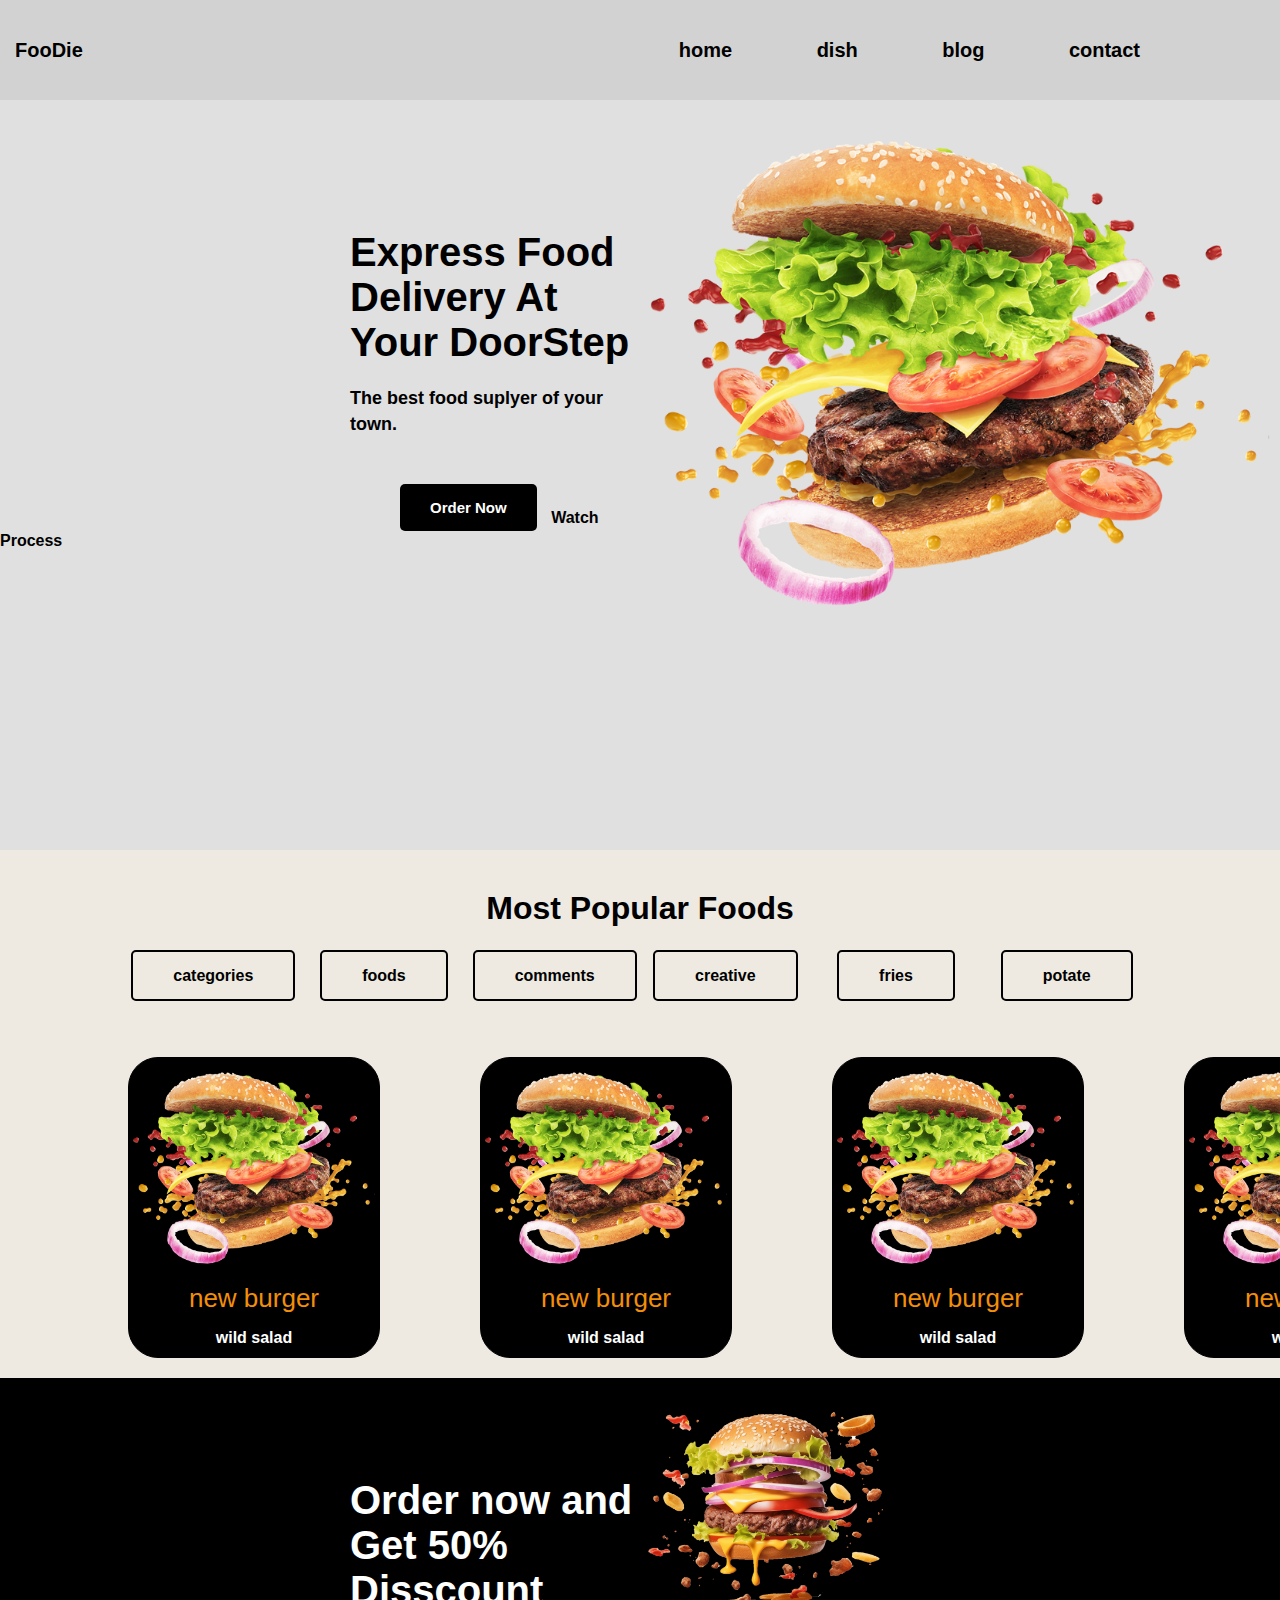
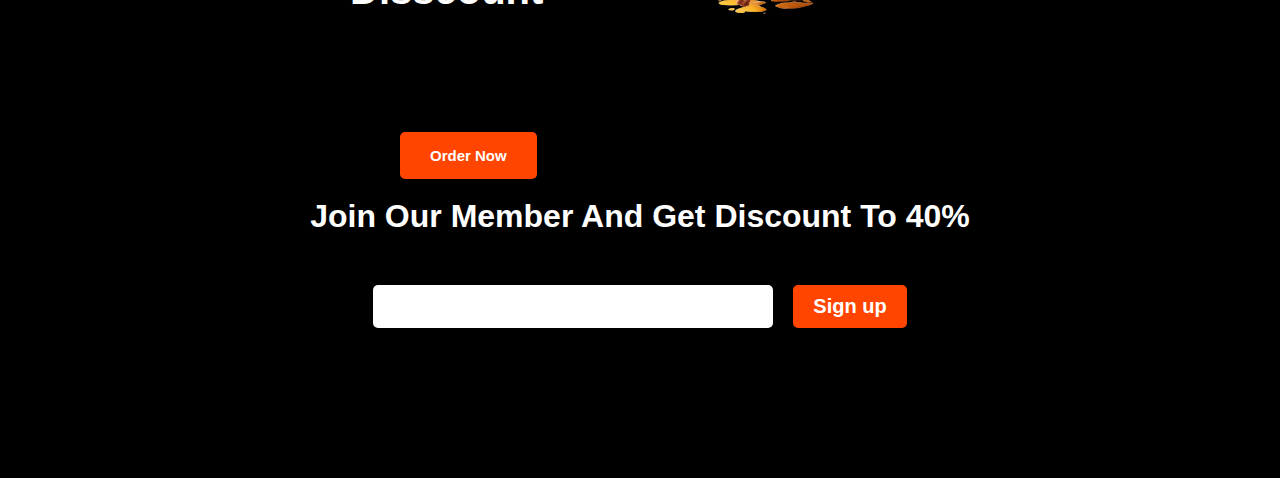
==== task1.html @ 09d4e4d5 "Add files via upload" ====
<!DOCTYPE html>
<html lang="en">

<head>
    <meta charset="UTF-8">
    <meta name="viewport" content="width=device-width, initial-scale=1.0">
    <title>Document</title>
    <link rel="stylesheet" href="task1.css">
    <link rel="stylesheet" href="https://cdnjs.cloudflare.com/ajax/libs/font-awesome/6.5.2/css/all.min.css"
        integrity="sha512-SnH5WK+bZxgPHs44uWIX+LLJAJ9/2PkPKZ5QiAj6Ta86w+fsb2TkcmfRyVX3pBnMFcV7oQPJkl9QevSCWr3W6A=="
        crossorigin="anonymous" referrerpolicy="no-referrer" />
</head>

<body>
    <div class="hero">
        <nav class="hnav">
            <div class="logo">FooDie</div>
            <ul>
                <li><a href="#">home</a></li>
                <li><a href="#">dish</a></li>
                <li><a href="#">blog</a></li>
                <li><a href="#">contact</a></li>
            </ul>
        </nav>
        <div class="row">
            <div class="col">
                <h2>Express Food <br>Delivery At <br>Your DoorStep</h2>
                <p>The best food suplyer of your town.</p>
                <div class="items">
                    <a href="#">Order Now</a>
                    <span><i class="fa-solid fa-play"></i>Watch Process</span>
                </div>
            </div>
            <div class="col">
                <img src="burger.png" alt="">
            </div>
        </div>
        <div class="rowFoods">
            <h1>Most Popular Foods </h1>

            <nav class="foodNav">
                <ul>
                    <li><a href="#">categories</a></li>
                    <li><a href="#">foods</a></li>
                    <li><a href="#">comments</a></li>
                    <li><a href="#">creative</a></li>
                    <li><a href="#">fries</a></li>
                    <li><a href="#">potate</a></li>
                </ul>
            </nav>
            <div class="cards">

                <div class="card">
                    <img src="burger.png">
                    <span>new burger</span>
                    <a>wild salad</a>
                </div>
                <div class="card">
                    <img src="burger.png">
                    <span>new burger</span>
                    <a>wild salad</a>
                </div>
                <div class="card">
                    <img src="burger.png">
                    <span>new burger</span>
                    <a>wild salad</a>
                </div>
                <div class="card">
                    <img src="burger.png">
                    <span>new burger</span>
                    <a>wild salad</a>
                </div>
            </div>


        </div>
        <div class="discount-row">
            <div class="col">
                <h2>Order now and Get 50% Disscount </h2>
                <p>The best food suplyer of your town.</p>
                <div class="items">
                    <a href="#">Order Now</a>
                    <span><i class="fa-solid fa-play"></i>Watch Process</span>
                </div>
            </div>
            <div class="col">
                <img src="Flying- Burger.png">
            </div>

        </div>
        <div class="sign-in">

            <h1>Join Our Member And Get Discount To 40%</h1>
            <div class="form">
                <input type="text">
                <a href="#">Sign up</a>
            </div>
        </div>

</body>

</html>
---- task1.css ----
*{
    padding: 0;
    margin: 0;
    box-sizing: border-box;
    font-family: Arial, Helvetica, sans-serif;

}
body{
    background: rgba(0, 0, 0, 0.123);   

}
.hero{
    width: 100%;
    height: 100vh;
    

}
.hnav{
    width: 100%;  
    height: 100px;
    display: flex;
    background: rgba(0, 0, 0, 0.062);   

    align-items: center;
    justify-content: space-between;
   /* background: rgba(239, 235, 224, 0.884);*/
    
   
}
.hnav .logo{
    width: 180px;
    margin-left: 15px;
    font-weight: 600;
    font-size: 20px;
    cursor: pointer;
}
.hnav ul{
   flex: 1;
   text-align: right;
    margin-right: 100px;
  

}
.hnav ul li{
    list-style: none;
    display: inline-block;
    margin: 10px 30px;

}
li a{
    text-decoration: none;
    color: black;
    font-weight: 700;
    padding: 10px;
    position: relative;
    
}
.hnav li a::before{
    content: '';
    width: 100%;
    background-color: rgba(3, 3, 0, 0.144);
    height: 0px;
    position: absolute;
    left: 0;
    bottom: 0px;
    border-radius: 10px;
    z-index: -1;
    transition: height 0.5s;

}
.hnav li a:hover::before{
    height: 100px;
}
.row{
    display: flex;
    height: 600px;
   
    
}
.col{
    margin-top: 30px;
    flex-basis: 50%;
   

}
.col h2{
    font-size: 40px;
}
.col h2,p {
    margin-top: 100px;
    margin-left: 350px;
}
.col p{
    flex-wrap: wrap;
    font-weight: 600;
    font-size: 18px;
    margin-top: 20px;
   
    line-height: 26px;
    color:black;
    
}
.col a{
    
    text-decoration: none;
    padding: 15px 30px;
    height: 90px;
    background: #000;
    font-size: 15px;
    font-weight: 600;
    color: white;
    position: relative;
    border-radius: 5px;
    margin-left: 400px;
    
    top: 40px;
    
    

}

.col img{
    width: 100%;
    position: relative;
    right: 0px;
    top: 0px;
    z-index: 1;
}


.col span{
    color:black;
    position: relative;
    margin-left: 10px;
    
    font-weight: bold;
    
    top: 50px;
    cursor: pointer;
    
} 
.col span i{
    font-size: 40px;
    
}

/* foods */
.rowFoods{
    width: 100%;
    background: rgba(239, 235, 224, 0.884);
}
.rowFoods h1{
    padding-top: 40px;
    margin-top: 150px;
   text-align: center;
}

.rowFoods nav{
    width: 80%;
    height: 90px;
    margin-left: 10%;
    
}
.foodNav ul{
    display: grid;
    grid-template-columns: 1fr 1fr 1fr 1fr 1fr 1fr;
    
    text-align: center;
    margin-top: 40px;
}
.foodNav ul li {
    list-style: none;
    

}
.foodNav ul li a{
    border: 2px solid black;
    font-size: 16px;
    padding: 15px 40px;
    grid-gap: 10px;
    border-radius: 5px;
    color: #000;

}
.foodNav ul li a:hover{
    background: black;
    color: #fff;
    transition-duration: 0.5s;
    font-size:18px ;
    
}

.cards{
    
    width: 80%;
    margin-left: 10%;
    display: grid;
    grid-template-columns: 1fr 1fr 1fr 1fr;
    grid-gap: 100px;
    grid-auto-flow: column;
 
    
}
.cards .card img{
    width: 250px;
    height: 200px;
    margin-top: 10px;
    margin-bottom: 15px;

}
.cards .card{
    width: 100%;
    display: flex;
    background: black;
    color: #fff;
    border-radius: 30px;
    flex-direction: column;
    align-items: center;
    border: 1px solid black;
    margin-bottom: 20px;
}
.cards .card span{
    font-size: 26px;
    
    color: rgb(243, 142, 9);
    
    margin-bottom: 5px;
}

.card a{
    text-decoration: none;
    color: white;
    font-size: 16px;
    margin-top: 10px;
    margin-bottom: 10px;

}
.discount-row{
    display: flex;
    background:#000;
    color: #fff;
    height: 400px;
   


}
.discount-row .col{
    margin-top: 0px;
    flex-basis: 50%;
}
.discount-row .col img{
    width: 40%;
    z-index: 1;
    
}
.discount-row .col .items a{
    background: #FF4500;
}
.sign-in{
    width: 100%;
    height: 300px;
    background: #000;
    display: flex;
    flex-direction: column;
    color: white;

}
.sign-in h1{
    margin-top: 20px;
    align-items: center;
    justify-content: center;
    text-align: center;
}
.sign-in .form{
    width: 100%;
    display: flex;
    justify-content: center;
    align-items: center;
    margin-top: 50px;
}
.sign-in .form input{
    width: 400px;
    padding: 10px 0px;
    border: none;
    outline: none;
    color: #FF4500;
    padding-left: 10px;
    


}
.sign-in .form input,a{

    font-size: 20px;
    font-weight: 600;
    border-radius: 5px;
}
.sign-in .form a{
    text-decoration: none;
    background: #FF4500;
    color: white;
    padding:10px 20px ;
    margin-left: 20px;
}
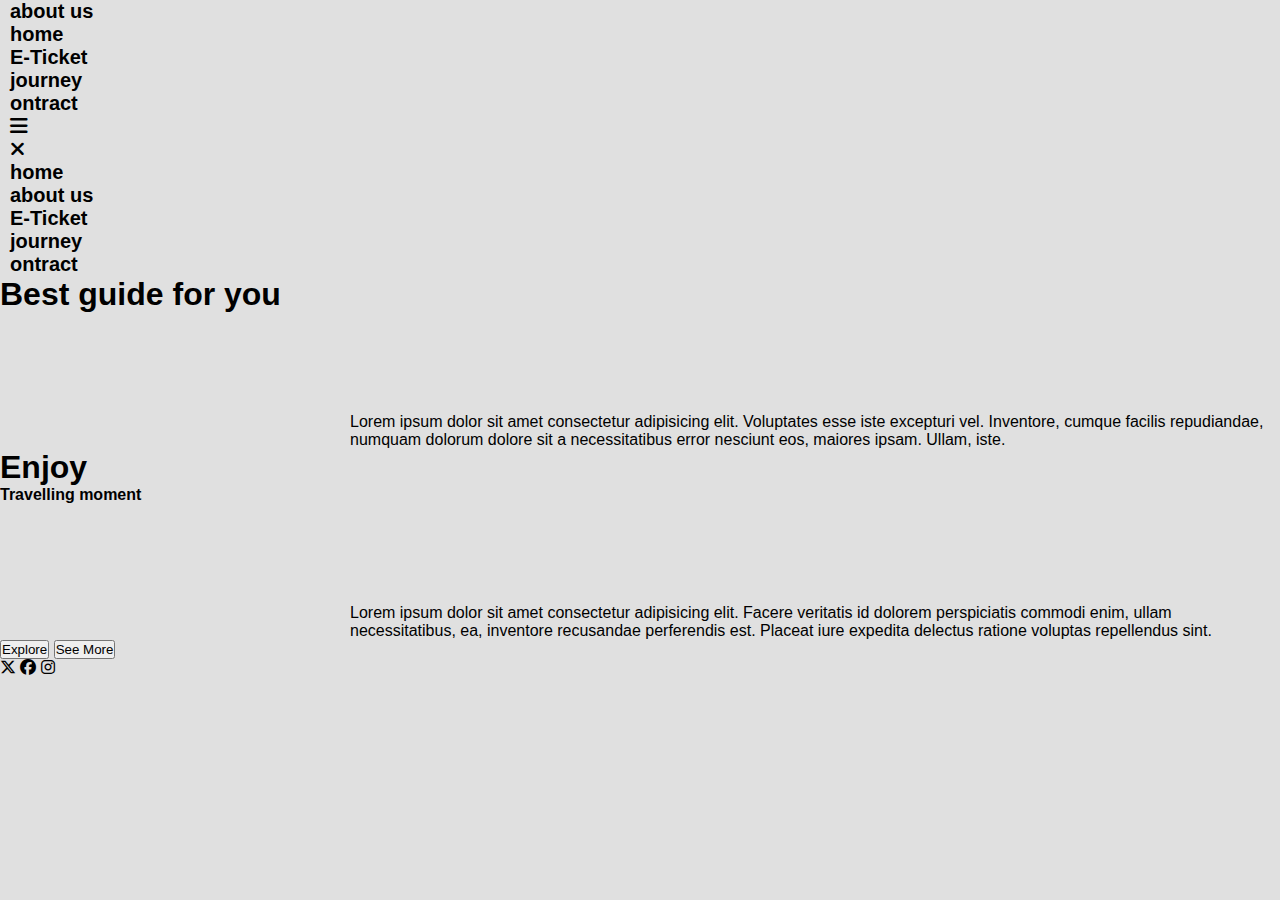
==== commit 3a1b823b: "Update task1.html" ====
--- a/task1.html
+++ b/task1.html
@@ -4,99 +4,105 @@
 <head>
     <meta charset="UTF-8">
     <meta name="viewport" content="width=device-width, initial-scale=1.0">
-    <title>Document</title>
+    <title>traveling</title>
     <link rel="stylesheet" href="task1.css">
-    <link rel="stylesheet" href="https://cdnjs.cloudflare.com/ajax/libs/font-awesome/6.5.2/css/all.min.css"
-        integrity="sha512-SnH5WK+bZxgPHs44uWIX+LLJAJ9/2PkPKZ5QiAj6Ta86w+fsb2TkcmfRyVX3pBnMFcV7oQPJkl9QevSCWr3W6A=="
-        crossorigin="anonymous" referrerpolicy="no-referrer" />
+    <link rel="stylesheet" href=" https://cdnjs.cloudflare.com/ajax/libs/font-awesome/6.5.2/css/all.min.css">
 </head>
 
 <body>
-    <div class="hero">
-        <nav class="hnav">
-            <div class="logo">FooDie</div>
-            <ul>
-                <li><a href="#">home</a></li>
-                <li><a href="#">dish</a></li>
-                <li><a href="#">blog</a></li>
-                <li><a href="#">contact</a></li>
-            </ul>
-        </nav>
-        <div class="row">
-            <div class="col">
-                <h2>Express Food <br>Delivery At <br>Your DoorStep</h2>
-                <p>The best food suplyer of your town.</p>
-                <div class="items">
-                    <a href="#">Order Now</a>
-                    <span><i class="fa-solid fa-play"></i>Watch Process</span>
-                </div>
-            </div>
-            <div class="col">
-                <img src="burger.png" alt="">
+    <nav>
+        <ul class="nav_links">
+            <li class="link"><a href="#" >about us</a></li>
+            <li class="link"><a href="#" >home</a></li>
+            <li class="link"><a href="#" >E-Ticket</a></li>
+            <li class="link"><a href="#" >journey</a></li>
+            <li class="link"><a href="#" >ontract</a></li>
+            <li ><a href="#"><i class="fa-solid fa-bars" id="burger" onclick="showSidebar()"></i></a></li>
+        </ul>
+        <ul class="sidebar">
+            <li><a href="#"><i class="fa-solid fa-xmark" id="xmark" onclick="closeSidebar()"></i></a></li>
+            <li class="link"><a href="#">home</a></li>
+            <li class="link"><a href="#">about us</a></li>
+            <li class="link"><a href="#">E-Ticket</a></li>
+            <li class="link"><a href="#">journey</a></li>
+            <li class="link"><a href="#">ontract</a></li>
+        </ul>
+    </nav>
+    <div class="container">
+        <div class="left-container">
+            <div class="left-content">
+                <h1>Best guide for you</h1>
+                <p>Lorem ipsum dolor sit amet consectetur adipisicing elit. Voluptates esse iste excepturi vel.
+                    Inventore, cumque facilis repudiandae, numquam dolorum dolore sit a necessitatibus error nesciunt
+                    eos, maiores ipsam. Ullam, iste.</p>
+
             </div>
         </div>
-        <div class="rowFoods">
-            <h1>Most Popular Foods </h1>
+        <div class="rignt-container">
+            
+            <div class="right-content">
+                    <h1>Enjoy</h1>
+                    <h4>Travelling moment</h4>
+                    <p>Lorem ipsum dolor sit amet consectetur adipisicing elit. Facere veritatis id dolorem perspiciatis commodi enim, ullam necessitatibus, ea, inventore recusandae perferendis est. Placeat iure expedita delectus ratione voluptas repellendus sint.
 
-            <nav class="foodNav">
-                <ul>
-                    <li><a href="#">categories</a></li>
-                    <li><a href="#">foods</a></li>
-                    <li><a href="#">comments</a></li>
-                    <li><a href="#">creative</a></li>
-                    <li><a href="#">fries</a></li>
-                    <li><a href="#">potate</a></li>
-                </ul>
-            </nav>
-            <div class="cards">
+                    </p>
+                    <div class="buttons">
+                        <button class="btn first">Explore</button>
+                        <button class="btn second">See More</button>
+                    </div>
+                    <div class="socials">
+                        <span><i class="fa-brands fa-x-twitter"></i></span>
+                        <span><i class="fa-brands fa-facebook"></i></span>
+                        <span><i class="fa-brands fa-instagram"></i></span>
+                       
+                    </div>
+            </div>
+        </div>
+    </div>
+    <script>
+        let sidebar=document.querySelector(".sidebar");
+        let burger=document.querySelector("#burger");
+        let xmark=document.querySelector("#xmark")
+        let link=document.querySelector(".link_a")
+        function showSidebar(){
+            sidebar.style.display="flex";
+        }
 
-                <div class="card">
-                    <img src="burger.png">
-                    <span>new burger</span>
-                    <a>wild salad</a>
-                </div>
-                <div class="card">
-                    <img src="burger.png">
-                    <span>new burger</span>
-                    <a>wild salad</a>
-                </div>
-                <div class="card">
-                    <img src="burger.png">
-                    <span>new burger</span>
-                    <a>wild salad</a>
-                </div>
-                <div class="card">
-                    <img src="burger.png">
-                    <span>new burger</span>
-                    <a>wild salad</a>
-                </div>
-            </div>
+        function closeSidebar(){
+            sidebar.style.display="none";
+        }
+         
+        function checkWidth(){
+            let windoWidth=window.innerWidth;
+
+            if(windoWidth<600){
+                burger.style.display="flex";
+            }
+            else{
+                burger.style.display="none";
+              
+
+            }
+        }
+
+        window.addEventListener("resize",checkWidth);
 
 
-        </div>
-        <div class="discount-row">
-            <div class="col">
-                <h2>Order now and Get 50% Disscount </h2>
-                <p>The best food suplyer of your town.</p>
-                <div class="items">
-                    <a href="#">Order Now</a>
-                    <span><i class="fa-solid fa-play"></i>Watch Process</span>
-                </div>
-            </div>
-            <div class="col">
-                <img src="Flying- Burger.png">
-            </div>
 
-        </div>
-        <div class="sign-in">
 
-            <h1>Join Our Member And Get Discount To 40%</h1>
-            <div class="form">
-                <input type="text">
-                <a href="#">Sign up</a>
-            </div>
-        </div>
 
+
+
+
+
+
+
+
+
+
+
+    </script>
 </body>
 
-</html>+
+</html>
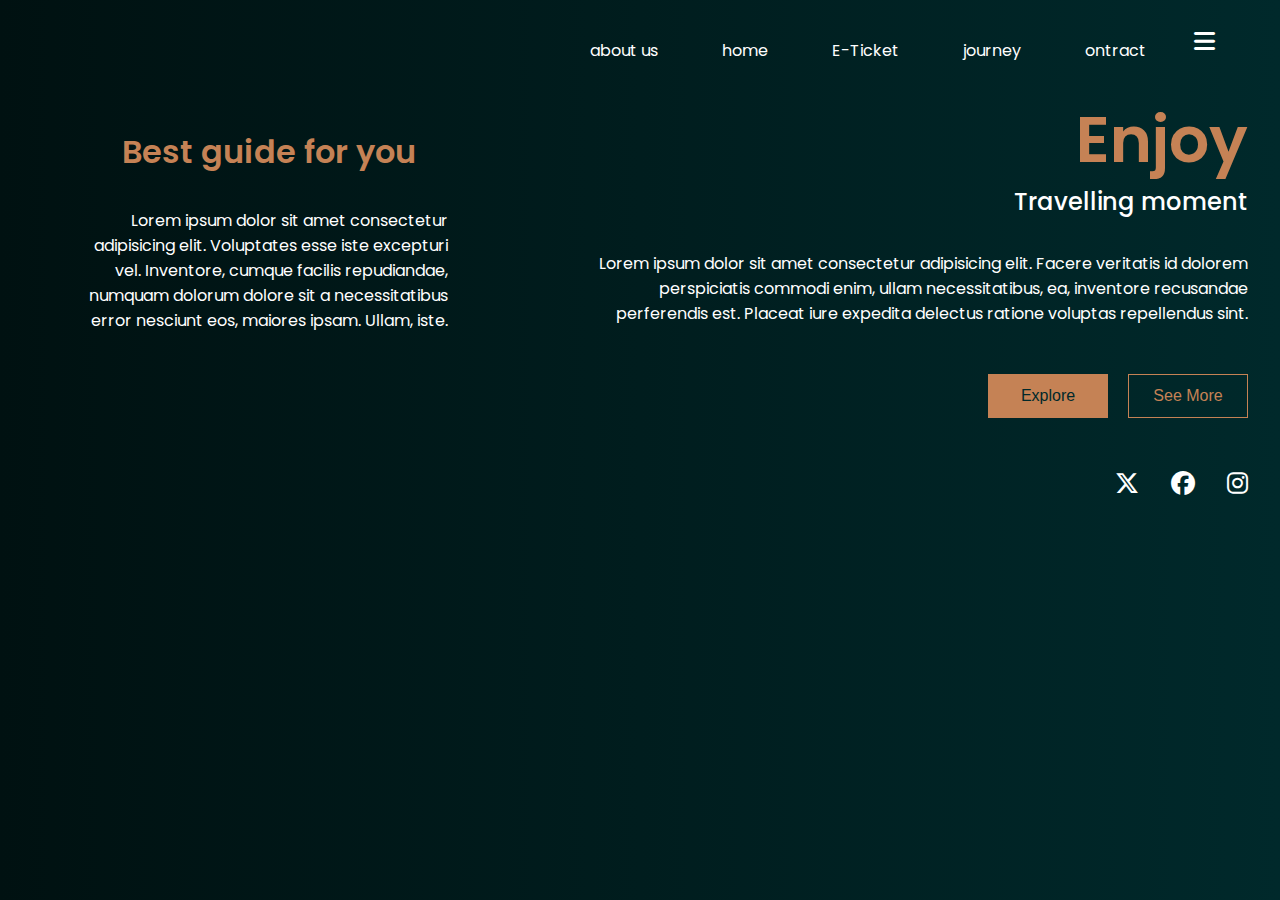
==== commit 6b085d34: "Update task1.html" ====
--- a/task1.html
+++ b/task1.html
@@ -61,6 +61,7 @@
     </div>
     <script>
         let sidebar=document.querySelector(".sidebar");
+        sidebar.style.display="none";
         let burger=document.querySelector("#burger");
         let xmark=document.querySelector("#xmark")
         let link=document.querySelector(".link_a")
--- a/task1.css
+++ b/task1.css
@@ -1,304 +1,221 @@
+@import url('https://fonts.googleapis.com/css2?family=Poppins:wght@400;500;600;700;800&display=swap');
+
+:root{
+    --primary-color:#00292b;
+    --primary-color-dark:#001111;
+    --secondary-color:#c58255;
+    --white:#ffffff;
+}
 *{
     padding: 0;
     margin: 0;
     box-sizing: border-box;
-    font-family: Arial, Helvetica, sans-serif;
-
-}
+}
+
 body{
-    background: rgba(0, 0, 0, 0.123);   
-
-}
-.hero{
+    font-family: 'poppins',sans-serif;
+    background-image: linear-gradient(to right,var(--primary-color-dark),var(--primary-color));
+}
+
+nav{
+    position: absolute;
     width: 100%;
-    height: 100vh;
-    
-
-}
-.hnav{
-    width: 100%;  
-    height: 100px;
-    display: flex;
-    background: rgba(0, 0, 0, 0.062);   
-
+    max-width: 1200px;
+    min-height: 85px;
+    left: 50%;
+    transform: translateX(-50%);
+    padding: 2px 1px;
+    display: flex;
     align-items: center;
-    justify-content: space-between;
-   /* background: rgba(239, 235, 224, 0.884);*/
-    
-   
-}
-.hnav .logo{
-    width: 180px;
-    margin-left: 15px;
-    font-weight: 600;
-    font-size: 20px;
-    cursor: pointer;
-}
-.hnav ul{
-   flex: 1;
-   text-align: right;
-    margin-right: 100px;
-  
-
-}
-.hnav ul li{
+    justify-content: flex-end;
+    z-index: 1;
+}
+
+.nav_links{
     list-style: none;
-    display: inline-block;
-    margin: 10px 30px;
-
-}
-li a{
-    text-decoration: none;
-    color: black;
-    font-weight: 700;
-    padding: 10px;
-    position: relative;
-    
-}
-.hnav li a::before{
-    content: '';
-    width: 100%;
-    background-color: rgba(3, 3, 0, 0.144);
-    height: 0px;
-    position: absolute;
-    left: 0;
-    bottom: 0px;
-    border-radius: 10px;
-    z-index: -1;
-    transition: height 0.5s;
-
-}
-.hnav li a:hover::before{
-    height: 100px;
-}
-.row{
-    display: flex;
-    height: 600px;
-   
-    
-}
-.col{
-    margin-top: 30px;
-    flex-basis: 50%;
-   
-
-}
-.col h2{
-    font-size: 40px;
-}
-.col h2,p {
-    margin-top: 100px;
-    margin-left: 350px;
-}
-.col p{
-    flex-wrap: wrap;
-    font-weight: 600;
-    font-size: 18px;
-    margin-top: 20px;
-   
-    line-height: 26px;
-    color:black;
-    
-}
-.col a{
-    
-    text-decoration: none;
-    padding: 15px 30px;
-    height: 90px;
-    background: #000;
-    font-size: 15px;
-    font-weight: 600;
-    color: white;
-    position: relative;
-    border-radius: 5px;
-    margin-left: 400px;
-    
-    top: 40px;
-    
-    
-
-}
-
-.col img{
-    width: 100%;
-    position: relative;
-    right: 0px;
-    top: 0px;
-    z-index: 1;
-}
-
-
-.col span{
-    color:black;
-    position: relative;
-    margin-left: 10px;
-    
-    font-weight: bold;
-    
-    top: 50px;
-    cursor: pointer;
-    
-} 
-.col span i{
-    font-size: 40px;
-    
-}
-
-/* foods */
-.rowFoods{
-    width: 100%;
-    background: rgba(239, 235, 224, 0.884);
-}
-.rowFoods h1{
-    padding-top: 40px;
-    margin-top: 150px;
-   text-align: center;
-}
-
-.rowFoods nav{
-    width: 80%;
-    height: 90px;
-    margin-left: 10%;
-    
-}
-.foodNav ul{
-    display: grid;
-    grid-template-columns: 1fr 1fr 1fr 1fr 1fr 1fr;
-    
-    text-align: center;
-    margin-top: 40px;
-}
-.foodNav ul li {
-    list-style: none;
-    
-
-}
-.foodNav ul li a{
-    border: 2px solid black;
-    font-size: 16px;
-    padding: 15px 40px;
-    grid-gap: 10px;
-    border-radius: 5px;
-    color: #000;
-
-}
-.foodNav ul li a:hover{
-    background: black;
-    color: #fff;
-    transition-duration: 0.5s;
-    font-size:18px ;
-    
-}
-
-.cards{
-    
-    width: 80%;
-    margin-left: 10%;
-    display: grid;
-    grid-template-columns: 1fr 1fr 1fr 1fr;
-    grid-gap: 100px;
-    grid-auto-flow: column;
- 
-    
-}
-.cards .card img{
-    width: 250px;
-    height: 200px;
-    margin-top: 10px;
-    margin-bottom: 15px;
-
-}
-.cards .card{
-    width: 100%;
-    display: flex;
-    background: black;
-    color: #fff;
-    border-radius: 30px;
-    flex-direction: column;
-    align-items: center;
-    border: 1px solid black;
-    margin-bottom: 20px;
-}
-.cards .card span{
-    font-size: 26px;
-    
-    color: rgb(243, 142, 9);
-    
-    margin-bottom: 5px;
-}
-
-.card a{
-    text-decoration: none;
-    color: white;
-    font-size: 16px;
-    margin-top: 10px;
-    margin-bottom: 10px;
-
-}
-.discount-row{
-    display: flex;
-    background:#000;
-    color: #fff;
-    height: 400px;
-   
-
-
-}
-.discount-row .col{
-    margin-top: 0px;
-    flex-basis: 50%;
-}
-.discount-row .col img{
-    width: 40%;
-    z-index: 1;
-    
-}
-.discount-row .col .items a{
-    background: #FF4500;
-}
-.sign-in{
-    width: 100%;
-    height: 300px;
-    background: #000;
-    display: flex;
-    flex-direction: column;
-    color: white;
-
-}
-.sign-in h1{
-    margin-top: 20px;
-    align-items: center;
-    justify-content: center;
-    text-align: center;
-}
-.sign-in .form{
-    width: 100%;
     display: flex;
     justify-content: center;
     align-items: center;
-    margin-top: 50px;
-}
-.sign-in .form input{
-    width: 400px;
-    padding: 10px 0px;
-    border: none;
+    gap: 2rem;
+    flex-wrap: wrap;
+}
+.link{
+    display: flex;
+}
+.link a{
+    padding: 1rem;
+    padding-top: 2rem;
+    color: var(--white);
+    display: flex;
+    transition: 0.3s;
+    border-bottom-right-radius: 5px;
+    border-bottom-left-radius: 5px;
+    text-decoration: none;
+}
+.link a:hover{
+    background-color: var(--secondary-color);
+}
+.container{
+    min-height: 100vh;
+    display: flex;
+}
+.left-container{
+    flex: 1;
+    background-image: url("header.jpg");
+    background-position: center center;
+    background-size: cover;
+    background-repeat: no-repeat;
+}
+.left-content{
+    margin: 5rem 3rem 0 auto;
+    padding: 1rem;
+    max-width: 400px;
+    text-align: right;
+}
+.left-content h1{
+    margin: 2rem;
+    font-weight: 600;
+    color: var(--secondary-color);
+}
+.left-content p{
+    color: var(--white);
+}
+.rignt-container{
+    flex: 1.5;
+    position: relative;
+}
+.right-content{
+    max-width: 1000px;
+    text-align: right;
+    margin-top: 2rem;
+    margin-left: 2rem;
+    padding: 2rem;
+
+}
+.right-content h1{
+    margin-top: 3rem;
+    font-size: 4rem;
+    font-weight: 600;
+    line-height: 3.5rem;
+    color: var(--secondary-color);
+}
+.right-content h4{
+    font-size: 1.5rem;
+    margin-top: 1rem;
+    margin-bottom: 2rem;
+    font-weight: 500;
+    color: var(--white);
+}
+.right-content p{
+    margin-bottom: 3rem;
+    color: var(--white);
+}
+.btn{
+    margin-bottom: 3rem;
+    min-width: 120px;
+    padding: .75rem 1rem;
+    font-size: 1rem;
     outline: none;
-    color: #FF4500;
-    padding-left: 10px;
+    border: 1px solid var(--secondary-color);
+    cursor: pointer;
+}
+.first{
+    margin-right: 1rem;
+    color: var(--primary-color);
+    background-color: var(--secondary-color);
+
+}
+.second{
+    color: var(--secondary-color);
+    background: transparent;
+}
+.socials{
+    display: flex;
+    align-items: center;
+    justify-content: flex-end;
+    gap: 2rem;
+}
+.socials span{
+    font-size: 1.5rem;
+    color: var(--white);
+    cursor: pointer;
+    transition: 0.3s;
+}
+.socials span:hover{
+    color: var(--secondary-color);
+}
+/*for mobile responsive*/
+.sidebar{
+    width: 100vw;
+    height: 600px;
+    position: absolute;
+    top: 0;
+    right: 0;
+    flex-direction: column;
+   align-items: center;
+    background: var(--primary-color-dark);
+    z-index: 1000;
+    transition: 0.5s;
     
-
-
-}
-.sign-in .form input,a{
-
-    font-size: 20px;
-    font-weight: 600;
-    border-radius: 5px;
-}
-.sign-in .form a{
+}
+.sidebar li{
+   list-style: none;
+   padding: 10px 40px;
+  
+
+}
+.sidebar a{
     text-decoration: none;
-    background: #FF4500;
-    color: white;
-    padding:10px 20px ;
-    margin-left: 20px;
-}
+    
+
+}
+.fa-solid{
+    font-size: 1.5rem;
+    margin-right: 1.5rem;
+    color: var(--white);
+}
+.sidebar #xmark{
+    font-size: 1.5rem;
+    width: 100vw;
+    position: relative;
+    top: 10px;
+    left: 60px;
+   
+}
+#burger{
+    position: relative;
+    font-size: 1.5rem;
+}
+
+@media (width < 780px){
+    .nav_links{
+        gap: 1rem;
+    }
+    .container{
+        flex-direction: column;
+        
+    }
+    .left-content{
+        height: 100vh;
+        max-width: 90%;
+        margin: 12rem auto 0 auto;
+        text-align: center;
+        line-height: 3rem;
+        font-size: 1.5rem;
+    }
+    .right-content{
+        margin-top: 15rem;
+        text-align: center;
+        height: 100vh;
+
+    }
+    .socials{
+        justify-content: center;
+    }
+
+}
+@media (max-width: 600px) {
+    .nav_links .link {
+      display: none;
+    }
+  }
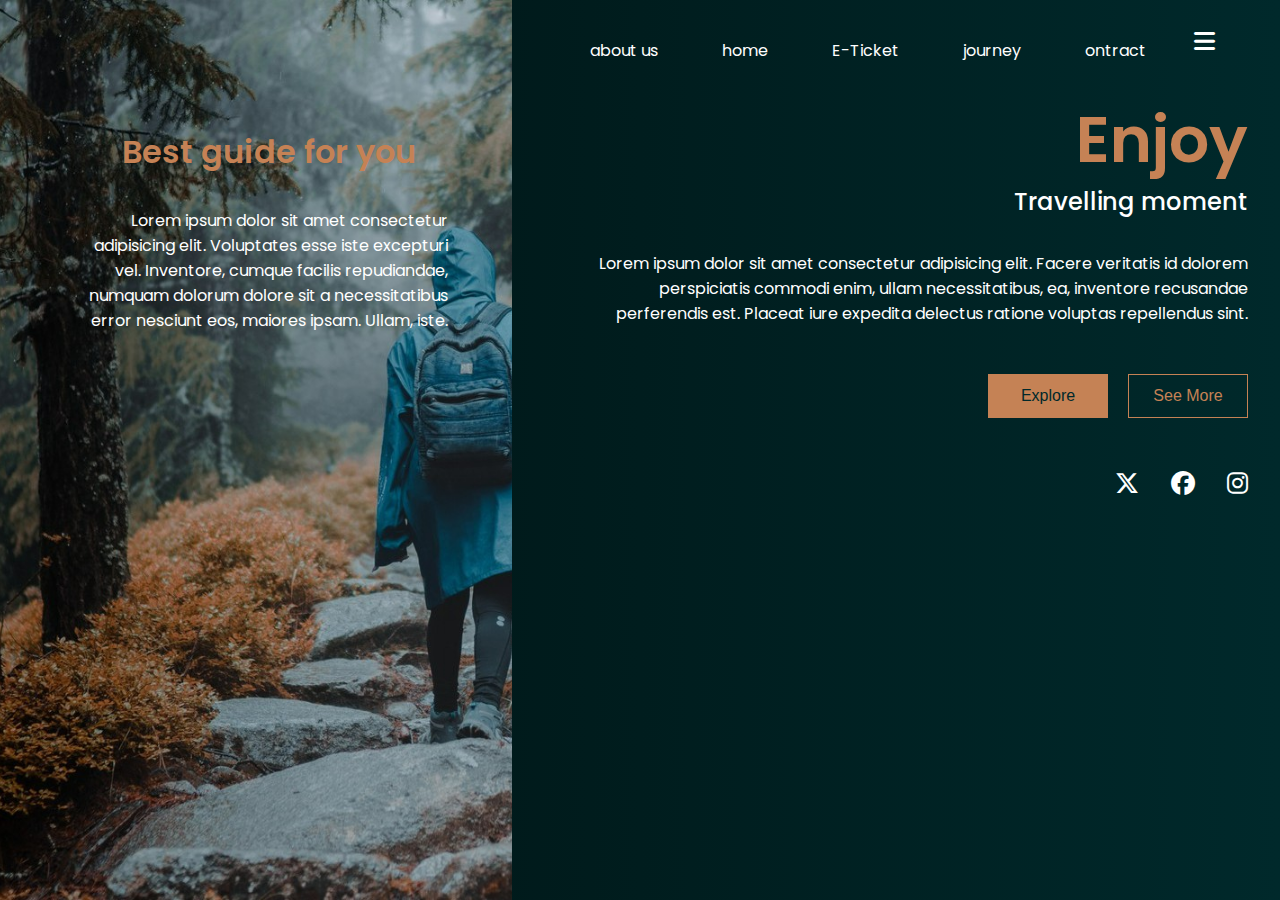
==== commit 7c6b51cb: "Update task1.html" ====
--- a/task1.html
+++ b/task1.html
@@ -85,23 +85,7 @@
 
             }
         }
-
         window.addEventListener("resize",checkWidth);
-
-
-
-
-
-
-
-
-
-
-
-
-
-
-
     </script>
 </body>
 
